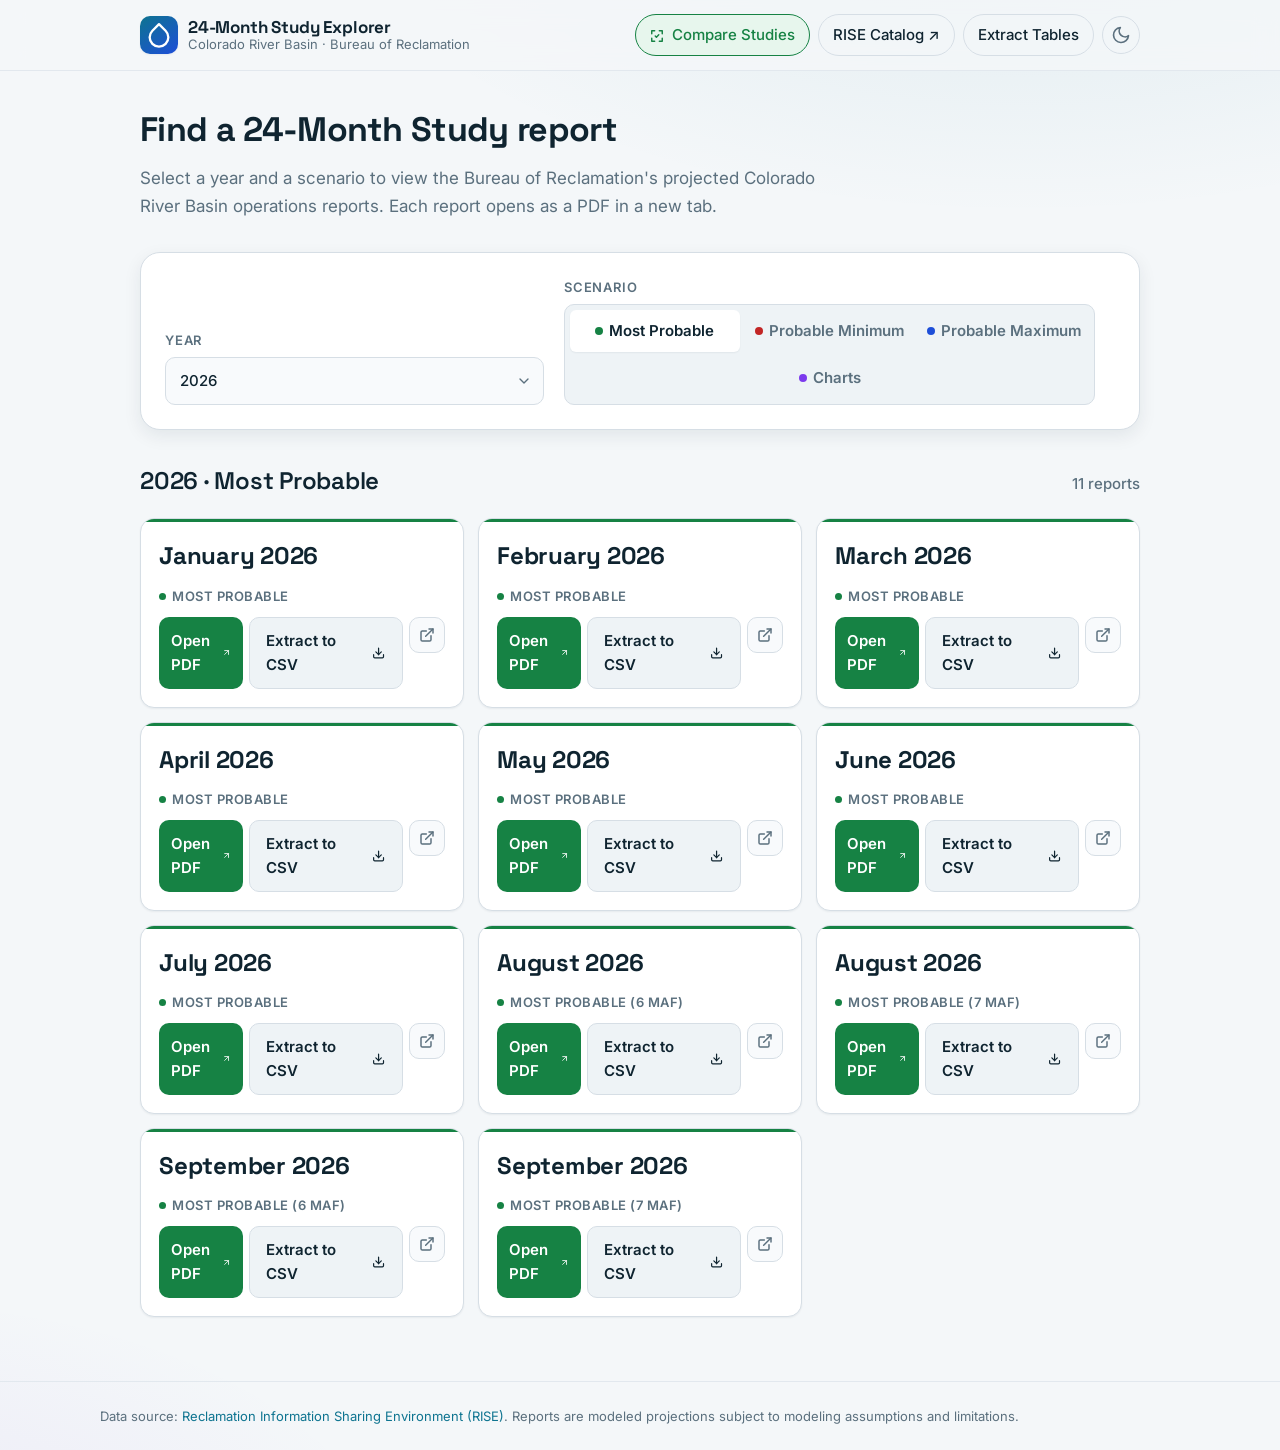
==== index.html @ c28f364e "first commit" ====
<!DOCTYPE html>
<html lang="en" data-theme="light">
<head>
  <meta charset="UTF-8" />
  <meta name="viewport" content="width=device-width, initial-scale=1.0" />
  <title>Colorado River Basin 24-Month Study Explorer</title>
  <meta name="description" content="Browse and open Bureau of Reclamation Colorado River Basin 24-Month Study reports by year and scenario." />
  <link rel="icon" href="data:image/svg+xml,%3Csvg xmlns='http://www.w3.org/2000/svg' viewBox='0 0 24 24' fill='none' stroke='%230e7490' stroke-width='2'%3E%3Cpath d='M12 2.69l5.66 5.66a8 8 0 1 1-11.31 0z'/%3E%3C/svg%3E" />
  <link rel="preconnect" href="https://fonts.googleapis.com" />
  <link rel="preconnect" href="https://fonts.gstatic.com" crossorigin />
  <link href="https://fonts.googleapis.com/css2?family=Inter:wght@400;500;600;700&family=Space+Grotesk:wght@500;600;700&display=swap" rel="stylesheet" />
  <link rel="stylesheet" href="style.css" />
</head>
<body>
  <div class="app">
    <!-- Header -->
    <header class="header">
      <div class="header-inner">
        <div class="brand">
          <span class="brand-mark" aria-hidden="true">
            <svg width="28" height="28" viewBox="0 0 24 24" fill="none" stroke="currentColor" stroke-width="2" stroke-linecap="round" stroke-linejoin="round">
              <path d="M12 2.69l5.66 5.66a8 8 0 1 1-11.31 0z" />
            </svg>
          </span>
          <div class="brand-text">
            <span class="brand-title">24-Month Study Explorer</span>
            <span class="brand-sub">Colorado River Basin · Bureau of Reclamation</span>
          </div>
        </div>
        <div class="header-actions">
          <button class="link-btn compare-btn" id="compare-btn">
            <svg width="14" height="14" viewBox="0 0 24 24" fill="none" stroke="currentColor" stroke-width="2.5" stroke-linecap="round" stroke-linejoin="round" style="display:inline; margin-right:4px; vertical-align:middle;"><path d="M16 3h5v5M8 3H3v5M3 16v5h5M21 16v5h-5M9 12l2 2 4-4"/></svg>
            Compare Studies
          </button>
          <button class="link-btn admin-btn" id="open-admin-btn">
            <svg width="14" height="14" viewBox="0 0 24 24" fill="none" stroke="currentColor" stroke-width="2.5" stroke-linecap="round" stroke-linejoin="round" style="display:inline; margin-right:4px; vertical-align:middle;"><path d="M12 5v14m-7-7h14"/></svg>
            Add Study
          </button>
          <a class="link-btn" href="https://data.usbr.gov/catalog/6331" target="_blank" rel="noopener noreferrer">RISE Catalog ↗</a>
          <a class="link-btn" href="extractor.html">Extract Tables</a>
          <button class="theme-toggle" data-theme-toggle aria-label="Switch to dark mode">
            <svg width="20" height="20" viewBox="0 0 24 24" fill="none" stroke="currentColor" stroke-width="2" stroke-linecap="round" stroke-linejoin="round"><path d="M21 12.79A9 9 0 1 1 11.21 3 7 7 0 0 0 21 12.79z"/></svg>
          </button>
        </div>
      </div>
    </header>

    <main class="main">
      <section class="intro">
        <h1 class="page-title">Find a 24-Month Study report</h1>
        <p class="page-desc">
          Select a year and a scenario to view the Bureau of Reclamation's projected
          Colorado River Basin operations reports. Each report opens as a PDF in a new tab.
        </p>
      </section>

      <!-- Controls -->
      <section class="controls" aria-label="Filter studies">
        <div class="field field-year">
          <label class="field-label" for="year-select">Year</label>
          <div class="select-wrap">
            <select id="year-select" class="select"></select>
            <svg class="select-chevron" width="16" height="16" viewBox="0 0 24 24" fill="none" stroke="currentColor" stroke-width="2" stroke-linecap="round" stroke-linejoin="round"><path d="M6 9l6 6 6-6"/></svg>
          </div>
        </div>

        <div class="field field-scenario">
          <span class="field-label" id="scenario-label">Scenario</span>
          <div class="segmented" role="radiogroup" aria-labelledby="scenario-label"></div>
        </div>

        <div class="field field-csv">
          <button class="csv-btn" id="csv-btn" type="button">
            <svg width="16" height="16" viewBox="0 0 24 24" fill="none" stroke="currentColor" stroke-width="2" stroke-linecap="round" stroke-linejoin="round"><path d="M21 15v4a2 2 0 0 1-2 2H5a2 2 0 0 1-2-2v-4"/><polyline points="7 10 12 15 17 10"/><line x1="12" y1="15" x2="12" y2="3"/></svg>
            Download Studies CSV
          </button>
        </div>
      </section>

      <!-- Results -->
      <section class="results" aria-live="polite">
        <div class="results-head">
          <h2 class="results-title" id="results-title">Available reports</h2>
          <span class="results-count" id="results-count"></span>
        </div>
        <div class="month-grid" id="month-grid"></div>
        <div class="empty" id="empty" hidden>
          <svg width="40" height="40" viewBox="0 0 24 24" fill="none" stroke="currentColor" stroke-width="1.5" stroke-linecap="round" stroke-linejoin="round"><path d="M21 15v4a2 2 0 0 1-2 2H5a2 2 0 0 1-2-2v-4"/><polyline points="7 10 12 15 17 10"/><line x1="12" y1="15" x2="12" y2="3"/></svg>
          <p class="empty-text">No reports available for this year and scenario.</p>
        </div>
      </section>
    </main>

    <footer class="footer">
      <p>Data source: <a href="https://data.usbr.gov" target="_blank" rel="noopener noreferrer">Reclamation Information Sharing Environment (RISE)</a>. Reports are modeled projections subject to modeling assumptions and limitations.</p>
    </footer>
  </div>

  <!-- Compare Studies Modal -->
  <div class="modal-overlay" id="compare-modal" hidden>
    <div class="modal-card" style="max-width: 700px;">
      <div class="modal-header">
        <h2 class="modal-title">Compare Studies</h2>
        <button class="modal-close" id="close-compare-btn" aria-label="Close Compare Modal">&times;</button>
      </div>
      <div class="modal-form">
        <p style="margin-bottom: 1.25rem; color: var(--color-text-muted); font-size: var(--text-sm);">
          Select 2-4 studies to compare their operational data side-by-side. The PDFs will be automatically extracted.
        </p>
        
        <div class="compare-select-grid" style="grid-template-columns: repeat(4, 1fr);">
          <div class="field">
            <label class="field-label" for="compare-study-a">Study A</label>
            <div class="select-wrap">
              <select id="compare-study-a" class="select">
                <option value="">Select...</option>
              </select>
              <svg class="select-chevron" width="16" height="16" viewBox="0 0 24 24" fill="none" stroke="currentColor" stroke-width="2" stroke-linecap="round" stroke-linejoin="round"><path d="M6 9l6 6 6-6"/></svg>
            </div>
          </div>
          
          <div class="field">
            <label class="field-label" for="compare-study-b">Study B</label>
            <div class="select-wrap">
              <select id="compare-study-b" class="select">
                <option value="">Select...</option>
              </select>
              <svg class="select-chevron" width="16" height="16" viewBox="0 0 24 24" fill="none" stroke="currentColor" stroke-width="2" stroke-linecap="round" stroke-linejoin="round"><path d="M6 9l6 6 6-6"/></svg>
            </div>
          </div>
          
          <div class="field">
            <label class="field-label" for="compare-study-c">Study C</label>
            <div class="select-wrap">
              <select id="compare-study-c" class="select">
                <option value="">Optional...</option>
              </select>
              <svg class="select-chevron" width="16" height="16" viewBox="0 0 24 24" fill="none" stroke="currentColor" stroke-width="2" stroke-linecap="round" stroke-linejoin="round"><path d="M6 9l6 6 6-6"/></svg>
            </div>
          </div>
          
          <div class="field">
            <label class="field-label" for="compare-study-d">Study D</label>
            <div class="select-wrap">
              <select id="compare-study-d" class="select">
                <option value="">Optional...</option>
              </select>
              <svg class="select-chevron" width="16" height="16" viewBox="0 0 24 24" fill="none" stroke="currentColor" stroke-width="2" stroke-linecap="round" stroke-linejoin="round"><path d="M6 9l6 6 6-6"/></svg>
            </div>
          </div>
        </div>
        
        <div class="modal-footer">
          <button type="button" class="csv-btn" id="cancel-compare-btn">Cancel</button>
          <button type="button" class="mc-open" id="start-compare-btn" style="margin-top:0; height:42px;">
            <svg width="16" height="16" viewBox="0 0 24 24" fill="none" stroke="currentColor" stroke-width="2.5" stroke-linecap="round" stroke-linejoin="round" style="margin-right:6px;"><path d="M16 3h5v5M8 3H3v5M3 16v5h5M21 16v5h-5M9 12l2 2 4-4"/></svg>
            Extract & Compare
          </button>
        </div>
      </div>
    </div>
  </div>

  <!-- Admin Overlay Form Panel -->
  <div class="modal-overlay" id="admin-modal" hidden>
    <div class="modal-card">
      <div class="modal-header">
        <h2 class="modal-title" id="modal-title-text">Add New Study</h2>
        <button class="modal-close" id="close-admin-btn" aria-label="Close Admin Panel">&times;</button>
      </div>
      <form id="admin-form" class="modal-form">
        <input type="hidden" id="edit-index" value="" />
        
        <div class="form-grid">
          <div class="field">
            <label class="field-label" for="form-year">Year</label>
            <input type="number" id="form-year" class="select" min="1900" max="2100" required placeholder="e.g. 2026" />
          </div>

          <div class="field">
            <label class="field-label" for="form-month">Month</label>
            <div class="select-wrap">
              <select id="form-month" class="select" required>
                <option value="January">January</option>
                <option value="February">February</option>
                <option value="March">March</option>
                <option value="April">April</option>
                <option value="May">May</option>
                <option value="June">June</option>
                <option value="July">July</option>
                <option value="August">August</option>
                <option value="September">September</option>
                <option value="October">October</option>
                <option value="November">November</option>
                <option value="December">December</option>
              </select>
              <svg class="select-chevron" width="16" height="16" viewBox="0 0 24 24" fill="none" stroke="currentColor" stroke-width="2" stroke-linecap="round" stroke-linejoin="round"><path d="M6 9l6 6 6-6"/></svg>
            </div>
          </div>

          <div class="field">
            <label class="field-label" for="form-scenario">Scenario</label>
            <div class="select-wrap">
              <select id="form-scenario" class="select" required>
                <option value="Most Probable">Most Probable</option>
                <option value="Probable Minimum">Probable Minimum</option>
                <option value="Probable Maximum">Probable Maximum</option>
                <option value="Charts">Charts</option>
              </select>
              <svg class="select-chevron" width="16" height="16" viewBox="0 0 24 24" fill="none" stroke="currentColor" stroke-width="2" stroke-linecap="round" stroke-linejoin="round"><path d="M6 9l6 6 6-6"/></svg>
            </div>
          </div>
        </div>

        <!-- Conditional Dual-Track Release Field -->
        <div class="field" id="form-sub-field" style="display:none;">
          <label class="field-label" for="form-sub">Most Probable Variant</label>
          <div class="select-wrap">
            <select id="form-sub" class="select">
              <option value="">Standard / None</option>
              <option value="6 maf">6 maf Release</option>
              <option value="7 maf">7 maf Release</option>
            </select>
            <svg class="select-chevron" width="16" height="16" viewBox="0 0 24 24" fill="none" stroke="currentColor" stroke-width="2" stroke-linecap="round" stroke-linejoin="round"><path d="M6 9l6 6 6-6"/></svg>
          </div>
        </div>

        <div class="field">
          <label class="field-label" for="form-name">Study Title / Name (Optional)</label>
          <input type="text" id="form-name" class="select" placeholder="Auto-generated if left blank" />
        </div>

        <div class="field">
          <label class="field-label" for="form-pdf">PDF Document Link (Binary URL)</label>
          <input type="url" id="form-pdf" class="select" required placeholder="https://data.usbr.gov/...pdf" />
        </div>

        <div class="field">
          <label class="field-label" for="form-cat">Catalog Page Link</label>
          <input type="url" id="form-cat" class="select" required placeholder="https://data.usbr.gov/...item/..." />
        </div>

        <div class="modal-footer">
          <button type="button" class="csv-btn btn-danger" id="delete-btn" style="display:none;">Delete Study</button>
          <button type="button" class="csv-btn" id="export-js-btn">Export studies-data.js</button>
          <div style="flex-grow: 1;"></div>
          <button type="button" class="csv-btn" id="cancel-form-btn">Cancel</button>
          <button type="submit" class="mc-open" style="margin-top:0; height:42px;">Save Record</button>
        </div>
      </form>
    </div>
  </div>

  <script src="studies-data.js"></script>
  <script src="app.js"></script>
</body>
</html>
---- style.css ----
/* ============================================================
   Colorado River Basin 24-Month Study Explorer CSS Styles
   ============================================================ */
:root,
[data-theme='light'] {
  --color-bg: #f4f7f9;
  --color-surface: #ffffff;
  --color-surface-2: #f8fafc;
  --color-surface-offset: #eef3f6;
  --color-divider: #e2e8ee;
  --color-border: #d6dee5;
  --color-text: #0f2430;
  --color-text-muted: #5b707e;
  --color-text-faint: #9aa9b4;
  --color-text-inverse: #ffffff;
  --color-primary: #0e7490;
  --color-primary-hover: #0b5f76;
  --color-primary-active: #084a5e;
  --color-primary-highlight: #d3eef3;

  /* Green (Most), Red (Min), Dark Blue (Max), Purple (Charts) */
  --color-most: #168244;
  --color-most-soft: #e7f6ed;
  --color-min: #c22525;
  --color-min-soft: #fdebeb;
  --color-max: #1d4ed8;
  --color-max-soft: #eff6ff;
  --color-charts: #7c3aed;
  --color-charts-soft: #f3ebfe;

  --radius-sm: 0.375rem;
  --radius-md: 0.625rem;
  --radius-lg: 0.875rem;
  --radius-xl: 1.25rem;
  --radius-full: 9999px;
  --shadow-sm: 0 1px 2px rgba(15,36,48,0.06);
  --shadow-md: 0 6px 18px rgba(15,36,48,0.08);
  --shadow-lg: 0 16px 40px rgba(15,36,48,0.12);
  --transition: 200ms cubic-bezier(0.16,1,0.3,1);
  --content: 1080px;
  --font-display: 'Space Grotesk', system-ui, sans-serif;
  --font-body: 'Inter', system-ui, sans-serif;
  --text-xs: clamp(0.75rem, 0.7rem + 0.25vw, 0.8125rem);
  --text-sm: clamp(0.8125rem, 0.78rem + 0.3vw, 0.9375rem);
  --text-base: clamp(0.9375rem, 0.9rem + 0.25vw, 1.0625rem);
  --text-lg: clamp(1.125rem, 1rem + 0.75vw, 1.5rem);
  --text-xl: clamp(1.5rem, 1.25rem + 1.2vw, 2.125rem);
}

[data-theme='dark'] {
  --color-bg: #0b1620;
  --color-surface: #111d29;
  --color-surface-2: #162533;
  --color-surface-offset: #1a2b3b;
  --color-divider: #1f3041;
  --color-border: #28425a;
  --color-text: #e2ecf2;
  --color-text-muted: #8aa0b0;
  --color-text-faint: #5e7384;
  --color-text-inverse: #0b1620;
  --color-primary: #38bdf8;
  --color-primary-hover: #7dd3fc;
  --color-primary-active: #bae6fd;
  --color-primary-highlight: #14323f;
  --color-most: #4ade80;
  --color-most-soft: #103820;
  --color-min: #f87171;
  --color-min-soft: #3f1818;
  --color-max: #60a5fa;
  --color-max-soft: #172a45;
  --color-charts: #a78bfa;
  --color-charts-soft: #241a3d;
  --shadow-sm: 0 1px 2px rgba(0,0,0,0.4);
  --shadow-md: 0 6px 18px rgba(0,0,0,0.5);
  --shadow-lg: 0 16px 40px rgba(0,0,0,0.6);
}

*, *::before, *::after { box-sizing: border-box; margin: 0; padding: 0; }
html { -webkit-text-size-adjust: none; -webkit-font-smoothing: antialiased; text-rendering: optimizeLegibility; }
body {
  min-height: 100dvh;
  font-family: var(--font-body);
  font-size: var(--text-base);
  line-height: 1.6;
  color: var(--color-text);
  background:
    radial-gradient(1200px 600px at 80% -10%, rgba(14,116,144,0.10), transparent 60%),
    radial-gradient(900px 500px at -10% 110%, rgba(109,40,217,0.07), transparent 60%),
    var(--color-bg);
}
[data-theme='dark'] body {
  background:
    radial-gradient(1200px 600px at 80% -10%, rgba(56,189,248,0.10), transparent 60%),
    radial-gradient(900px 500px at -10% 110%, rgba(167,139,250,0.08), transparent 60%),
    var(--color-bg);
}
a { color: var(--color-primary); text-decoration: none; transition: color var(--transition); }
a:hover { color: var(--color-primary-hover); }
button { cursor: pointer; font: inherit; color: inherit; background: none; border: none; }
input, select { font: inherit; }
:focus-visible { outline: 2px solid var(--color-primary); outline-offset: 3px; border-radius: var(--radius-sm); }

.app { min-height: 100dvh; display: flex; flex-direction: column; }
.main { flex: 1; width: 100%; max-width: var(--content); margin: 0 auto; padding: 2rem clamp(1rem, 4vw, 2.5rem) 4rem; }

/* Header */
.header {
  position: sticky; top: 0; z-index: 50;
  background: color-mix(in oklab, var(--color-bg) 82%, transparent);
  backdrop-filter: blur(12px); -webkit-backdrop-filter: blur(12px);
  border-bottom: 1px solid var(--color-divider);
}
.header-inner { max-width: var(--content); margin: 0 auto; padding: 0.875rem clamp(1rem, 4vw, 2.5rem); display: flex; align-items: center; justify-content: space-between; gap: 1rem; }
.brand { display: flex; align-items: center; gap: 0.625rem; }
.brand-mark { display: grid; place-items: center; width: 38px; height: 38px; border-radius: var(--radius-md); background: linear-gradient(145deg, var(--color-primary), var(--color-max)); color: #fff; box-shadow: var(--shadow-sm); }
.brand-text { display: flex; flex-direction: column; line-height: 1.2; }
.brand-title { font-family: var(--font-display); font-weight: 700; font-size: var(--text-base); letter-spacing: -0.01em; }
.brand-sub { font-size: var(--text-xs); color: var(--color-text-muted); }
.header-actions { display: flex; align-items: center; gap: 0.5rem; }
.link-btn { font-size: var(--text-sm); font-weight: 500; padding: 0.5rem 0.875rem; border-radius: var(--radius-full); border: 1px solid var(--color-border); color: var(--color-text); transition: all var(--transition); }
.link-btn:hover { border-color: var(--color-primary); color: var(--color-primary); background: var(--color-primary-highlight); }
.theme-toggle { display: grid; place-items: center; width: 38px; height: 38px; border-radius: var(--radius-full); border: 1px solid var(--color-border); color: var(--color-text-muted); transition: all var(--transition); }
.theme-toggle:hover { color: var(--color-primary); border-color: var(--color-primary); background: var(--color-primary-highlight); }

.admin-btn { background: var(--color-primary-highlight); border-color: var(--color-primary); color: var(--color-primary); }
.admin-btn:hover { background: var(--color-primary); color: #fff !important; }

.compare-btn { background: var(--color-most-soft); border-color: var(--color-most); color: var(--color-most); }
.compare-btn:hover { background: var(--color-most); color: #fff !important; }

.compare-select-grid { display: grid; grid-template-columns: repeat(3, 1fr); gap: 1rem; margin-bottom: 1.25rem; }
@media (max-width: 700px) { .compare-select-grid { grid-template-columns: 1fr; } }

/* Intro & Filters Layout */
.intro { margin-bottom: 2rem; }
.page-title { font-family: var(--font-display); font-size: var(--text-xl); font-weight: 700; letter-spacing: -0.02em; margin-bottom: 0.5rem; }
.page-desc { color: var(--color-text-muted); max-width: 62ch; }

.controls {
  display: grid; grid-template-columns: 1fr 1.4fr auto; gap: 1.25rem; align-items: end;
  padding: 1.5rem; background: var(--color-surface); border: 1px solid var(--color-border);
  border-radius: var(--radius-xl); box-shadow: var(--shadow-md); margin-bottom: 2rem;
}
.field { display: flex; flex-direction: column; gap: 0.4rem; }
.field-label { font-size: var(--text-xs); font-weight: 600; text-transform: uppercase; letter-spacing: 0.06em; color: var(--color-text-muted); }
.select-wrap { position: relative; }
.select {
  appearance: none; -webkit-appearance: none; width: 100%; font-size: var(--text-sm); font-weight: 500;
  padding: 0.6875rem 2.5rem 0.6875rem 0.875rem; background: var(--color-surface-2);
  border: 1px solid var(--color-border); border-radius: var(--radius-md); color: var(--color-text); transition: all var(--transition);
}
.select:hover { border-color: var(--color-primary); }
.select:focus { border-color: var(--color-primary); box-shadow: 0 0 0 3px var(--color-primary-highlight); outline: none; }
.select-chevron { position: absolute; right: 0.75rem; top: 50%; transform: translateY(-50%); color: var(--color-text-muted); pointer-events: none; }

.segmented { display: flex; gap: 0.3125rem; padding: 0.3125rem; background: var(--color-surface-offset); border: 1px solid var(--color-border); border-radius: var(--radius-md); flex-wrap: wrap; }
.seg {
  flex: 1; display: inline-flex; align-items: center; justify-content: center; gap: 0.375rem;
  font-size: var(--text-sm); font-weight: 600; padding: 0.5625rem 0.5rem; border-radius: var(--radius-sm);
  color: var(--color-text-muted); transition: all var(--transition); white-space: nowrap;
}
.seg:hover:not(:disabled) { color: var(--color-text); }
.seg[aria-checked="true"] { background: var(--color-surface); color: var(--color-text); box-shadow: var(--shadow-sm); }
.seg:disabled { opacity: 0.35; cursor: not-allowed; }
.seg-dot { width: 8px; height: 8px; border-radius: 50%; flex-shrink: 0; }
.seg[data-sc="Most Probable"] .seg-dot { background: var(--color-most); }
.seg[data-sc="Probable Minimum"] .seg-dot { background: var(--color-min); }
.seg[data-sc="Probable Maximum"] .seg-dot { background: var(--color-max); }
.seg[data-sc="Charts"] .seg-dot { background: var(--color-charts); }

.csv-btn {
  display: inline-flex; align-items: center; gap: 0.4rem; font-size: var(--text-sm); font-weight: 600;
  padding: 0.6875rem 1rem; border-radius: var(--radius-md); background: var(--color-surface-offset);
  border: 1px solid var(--color-border); color: var(--color-text); transition: all var(--transition);
}
.csv-btn:hover { border-color: var(--color-primary); color: var(--color-primary); background: var(--color-primary-highlight); }
.btn-danger { color: #b91c1c; border-color: #fca5a5; background: #fef2f2; }
.btn-danger:hover { border-color: #b91c1c; background: #fee2e2; color: #b91c1c; }

/* Results */
.results-head { display: flex; align-items: baseline; justify-content: space-between; gap: 1rem; margin-bottom: 1.125rem; }
.results-title { font-family: var(--font-display); font-size: var(--text-lg); font-weight: 600; letter-spacing: -0.01em; }
.results-count { font-size: var(--text-sm); color: var(--color-text-muted); font-weight: 500; }
.month-grid { display: grid; grid-template-columns: repeat(auto-fill, minmax(240px, 1fr)); gap: 0.875rem; }

.month-card {
  display: flex; flex-direction: column; gap: 0.625rem; padding: 1.125rem;
  background: var(--color-surface); border: 1px solid var(--color-border);
  border-radius: var(--radius-lg); box-shadow: var(--shadow-sm);
  transition: transform var(--transition), box-shadow var(--transition), border-color var(--transition);
  position: relative; overflow: hidden;
}
.month-card:hover { transform: translateY(-3px); box-shadow: var(--shadow-md); border-color: var(--accent, var(--color-primary)); }
.month-card::before { content: ""; position: absolute; top: 0; left: 0; right: 0; height: 3px; background: var(--accent, var(--color-primary)); }
.mc-month { font-family: var(--font-display); font-size: var(--text-lg); font-weight: 700; letter-spacing: -0.01em; }
.mc-scenario { display: inline-flex; align-items: center; gap: 0.375rem; font-size: var(--text-xs); font-weight: 600; color: var(--color-text-muted); text-transform: uppercase; letter-spacing: 0.04em; }
.mc-dot { width: 7px; height: 7px; border-radius: 50%; background: var(--accent); }

.mc-actions { margin-top: auto; display: flex; gap: 0.4rem; width: 100%; }
.mc-open {
  flex: 1; display: inline-flex; align-items: center; justify-content: center; gap: 0.375rem;
  font-size: var(--text-sm); font-weight: 600; padding: 0.5625rem 0.75rem; border-radius: var(--radius-md);
  background: var(--accent); color: #fff !important; transition: all var(--transition);
}
.mc-open:hover { filter: brightness(1.1); color: #fff !important; }
.mc-open svg { transition: transform var(--transition); }
.mc-open:hover svg { transform: translate(1px,-1px); }

.mc-catalog, .mc-edit {
  display: inline-flex; align-items: center; justify-content: center;
  width: 36px; height: 36px; border-radius: var(--radius-md);
  border: 1px solid var(--color-border); color: var(--color-text-muted);
  background: var(--color-surface-2); transition: all var(--transition); flex-shrink: 0;
}
.mc-catalog:hover, .mc-edit:hover { border-color: var(--color-primary); color: var(--color-primary); background: var(--color-primary-highlight); }

.empty { display: flex; flex-direction: column; align-items: center; gap: 0.75rem; padding: 3.5rem 1rem; text-align: center; color: var(--color-text-faint); }
.empty-text { color: var(--color-text-muted); }
.footer { border-top: 1px solid var(--color-divider); padding: 1.5rem clamp(1rem, 4vw, 2.5rem); }
.footer p { max-width: var(--content); margin: 0 auto; font-size: var(--text-xs); color: var(--color-text-muted); line-height: 1.55; }

/* Admin Panels */
.modal-overlay {
  position: fixed; top: 0; left: 0; right: 0; bottom: 0;
  background: rgba(15, 36, 48, 0.6); backdrop-filter: blur(4px); -webkit-backdrop-filter: blur(4px);
  z-index: 100; display: grid; place-items: center; padding: 1rem;
}
.modal-card {
  background: var(--color-surface); border: 1px solid var(--color-border);
  border-radius: var(--radius-xl); box-shadow: var(--shadow-lg);
  width: 100%; max-width: 600px; overflow: hidden; display: flex; flex-direction: column;
}
.modal-header { padding: 1.25rem 1.5rem; border-bottom: 1px solid var(--color-divider); display: flex; align-items: center; justify-content: space-between; }
.modal-title { font-family: var(--font-display); font-size: var(--text-lg); font-weight: 700; }
.modal-close { font-size: 1.75rem; line-height: 1; color: var(--color-text-muted); }
.modal-close:hover { color: var(--color-primary); }
.modal-form { padding: 1.5rem; display: flex; flex-direction: column; gap: 1.25rem; }
.form-grid { display: grid; grid-template-columns: 1fr 1fr 1.2fr; gap: 1rem; }
.modal-footer { padding-top: 1rem; border-top: 1px solid var(--color-divider); display: flex; gap: 0.5rem; align-items: center; flex-wrap: wrap; }

[hidden] { display: none !important; }

@media (max-width: 760px) {
  .controls { grid-template-columns: 1fr; gap: 1rem; }
  .field-csv { display: flex; }
  .csv-btn { width: 100%; justify-content: center; }
  .segmented { flex-wrap: wrap; }
  .form-grid { grid-template-columns: 1fr; }
}
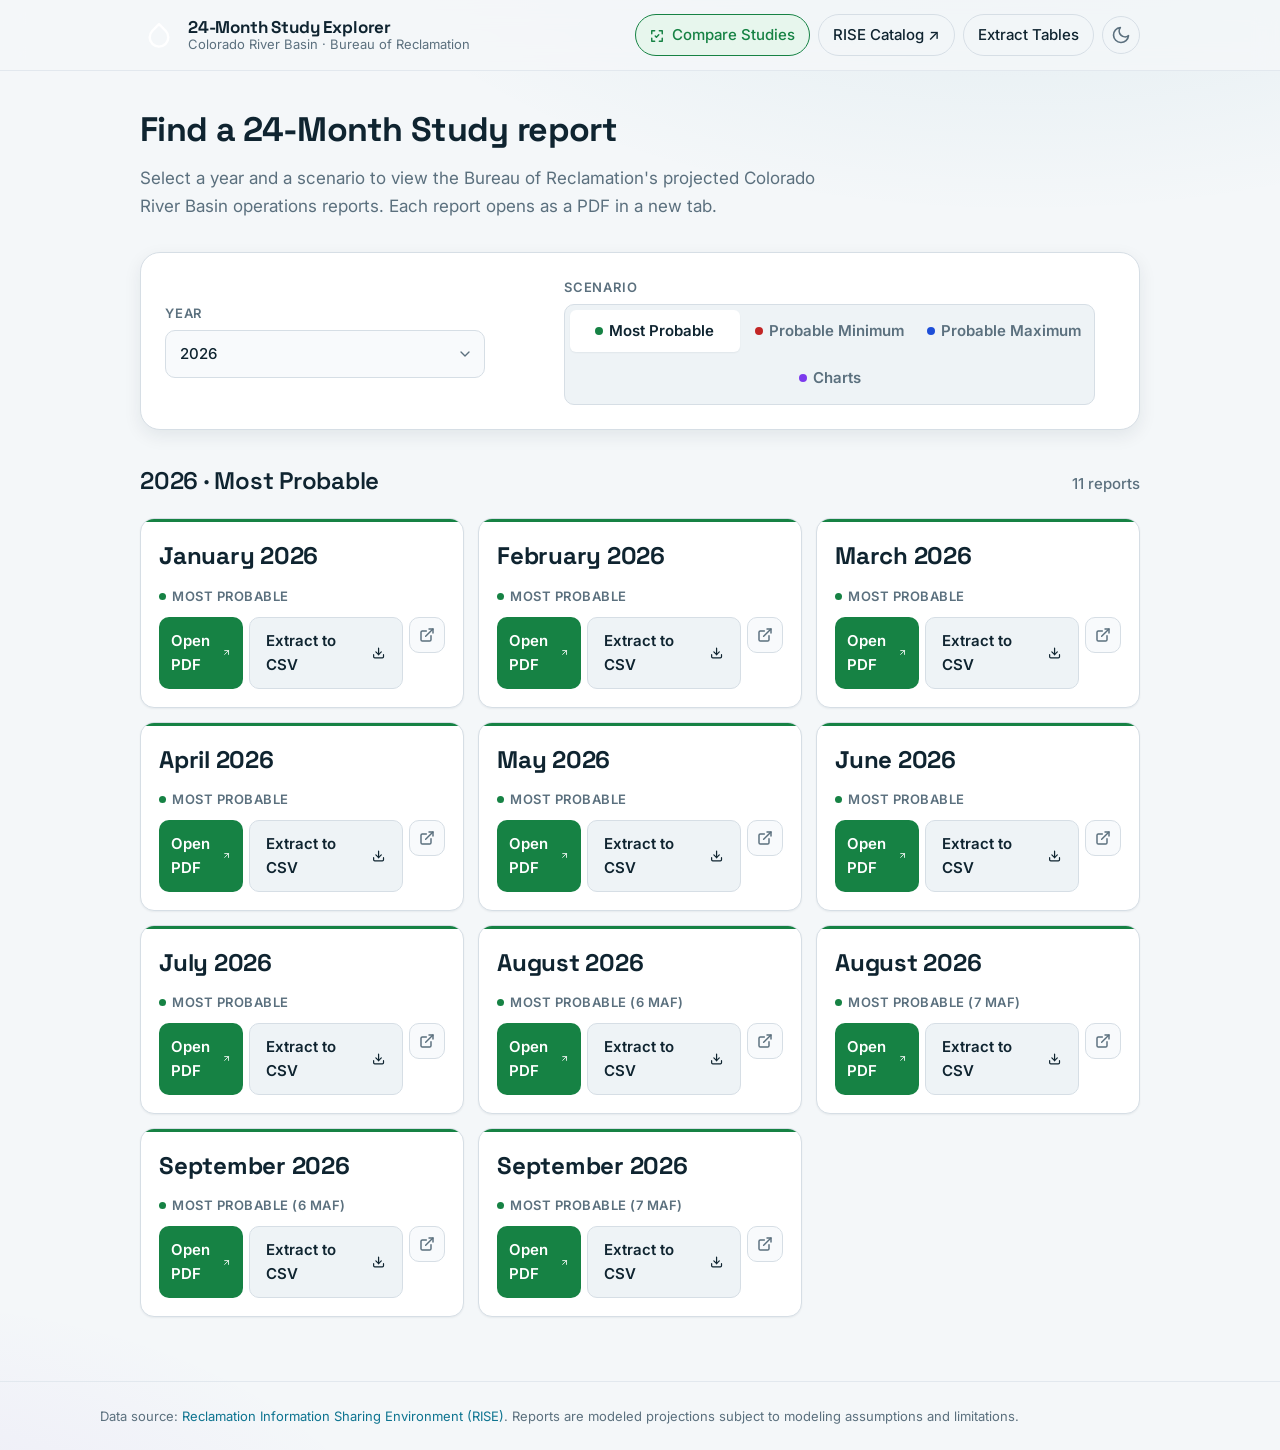
==== commit b1642876: "Updated html" ====
--- a/index.html
+++ b/index.html
@@ -108,7 +108,7 @@
           Select 2-4 studies to compare their operational data side-by-side. The PDFs will be automatically extracted.
         </p>
         
-        <div class="compare-select-grid" style="grid-template-columns: repeat(4, 1fr);">
+        <div class="compare-select-grid" style="grid-template-columns: 1fr;">
           <div class="field">
             <label class="field-label" for="compare-study-a">Study A</label>
             <div class="select-wrap">
--- a/style.css
+++ b/style.css
@@ -112,7 +112,7 @@
 }
 .header-inner { max-width: var(--content); margin: 0 auto; padding: 0.875rem clamp(1rem, 4vw, 2.5rem); display: flex; align-items: center; justify-content: space-between; gap: 1rem; }
 .brand { display: flex; align-items: center; gap: 0.625rem; }
-.brand-mark { display: grid; place-items: center; width: 38px; height: 38px; border-radius: var(--radius-md); background: linear-gradient(145deg, var(--color-primary), var(--color-max)); color: #fff; box-shadow: var(--shadow-sm); }
+.brand-mark { display: grid; place-items: center; width: 38px; height: 38px; border-radius: var(--radius-md); color: #fff; }
 .brand-text { display: flex; flex-direction: column; line-height: 1.2; }
 .brand-title { font-family: var(--font-display); font-weight: 700; font-size: var(--text-base); letter-spacing: -0.01em; }
 .brand-sub { font-size: var(--text-xs); color: var(--color-text-muted); }
@@ -142,6 +142,8 @@
   border-radius: var(--radius-xl); box-shadow: var(--shadow-md); margin-bottom: 2rem;
 }
 .field { display: flex; flex-direction: column; gap: 0.4rem; }
+.field-year { justify-content: center; align-self: center; }
+.field-year .select-wrap { max-width: 320px; }
 .field-label { font-size: var(--text-xs); font-weight: 600; text-transform: uppercase; letter-spacing: 0.06em; color: var(--color-text-muted); }
 .select-wrap { position: relative; }
 .select {
@@ -228,15 +230,17 @@
 .modal-card {
   background: var(--color-surface); border: 1px solid var(--color-border);
   border-radius: var(--radius-xl); box-shadow: var(--shadow-lg);
-  width: 100%; max-width: 600px; overflow: hidden; display: flex; flex-direction: column;
-}
-.modal-header { padding: 1.25rem 1.5rem; border-bottom: 1px solid var(--color-divider); display: flex; align-items: center; justify-content: space-between; }
+  width: 100%; max-width: 600px; max-height: 90vh; display: flex; flex-direction: column; overflow: hidden;
+}
+.modal-header { flex-shrink: 0; padding: 1.25rem 1.5rem; border-bottom: 1px solid var(--color-divider); display: flex; align-items: center; justify-content: space-between; }
 .modal-title { font-family: var(--font-display); font-size: var(--text-lg); font-weight: 700; }
 .modal-close { font-size: 1.75rem; line-height: 1; color: var(--color-text-muted); }
 .modal-close:hover { color: var(--color-primary); }
-.modal-form { padding: 1.5rem; display: flex; flex-direction: column; gap: 1.25rem; }
+.modal-form { padding: 1.5rem; display: flex; flex-direction: column; gap: 1.25rem; overflow-y: auto; flex: 1; min-height: 0; }
 .form-grid { display: grid; grid-template-columns: 1fr 1fr 1.2fr; gap: 1rem; }
-.modal-footer { padding-top: 1rem; border-top: 1px solid var(--color-divider); display: flex; gap: 0.5rem; align-items: center; flex-wrap: wrap; }
+.modal-footer { padding-top: 1rem; border-top: 1px solid var(--color-divider); display: flex; gap: 0.5rem; align-items: center; flex-wrap: wrap; flex-shrink: 0; }
+#start-compare-btn { background: var(--color-primary); color: #fff !important; }
+#start-compare-btn:hover { filter: brightness(1.1); }
 
 [hidden] { display: none !important; }
 
